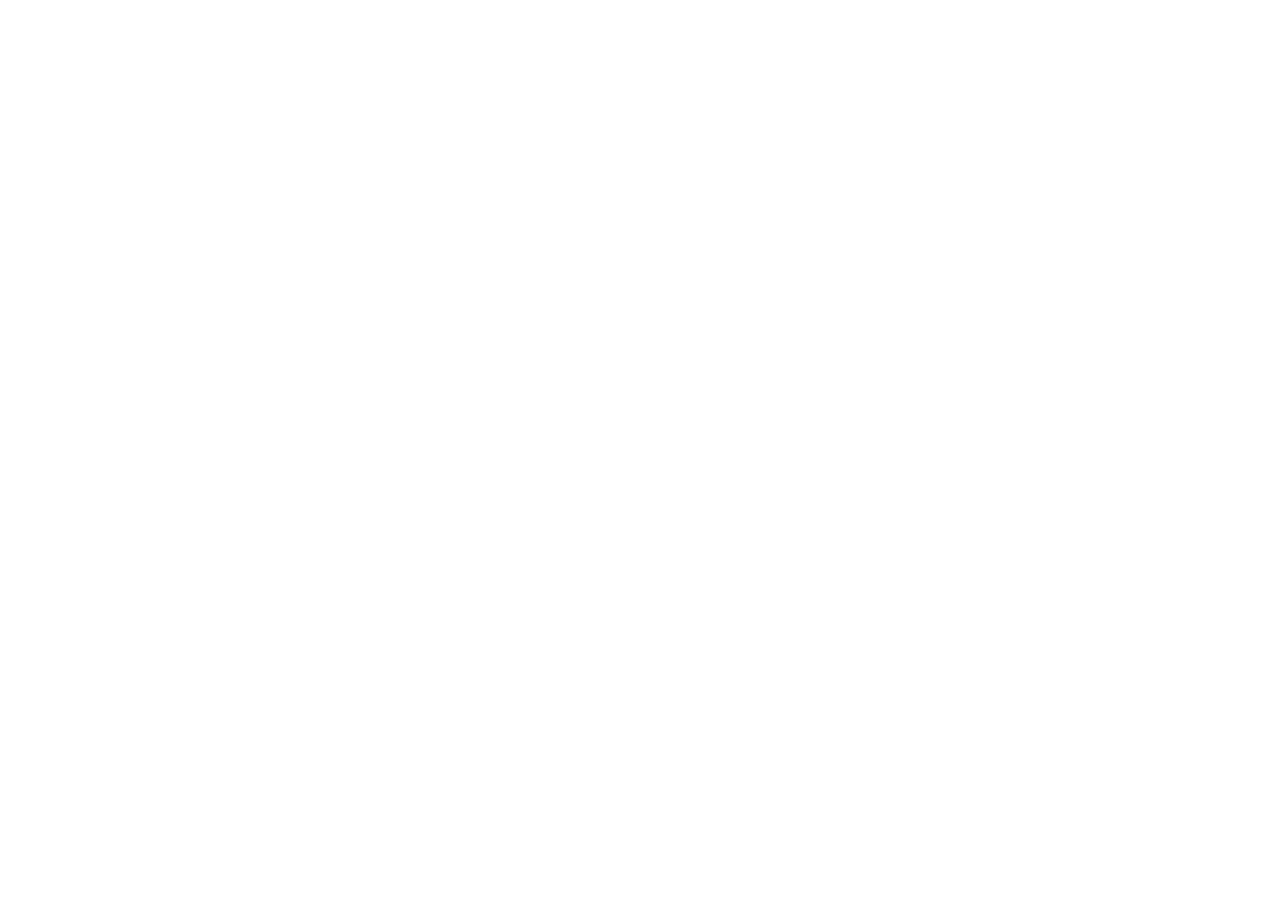
==== index.html @ 597c5b23 "新增 aaaaaaaa" ====
<!DOCTYPE html><html lang=zh-CN><head><meta charset=utf-8><meta http-equiv=X-UA-Compatible content="IE=edge"><title>宜章易就业</title><script>document.addEventListener('DOMContentLoaded', function() {
                document.documentElement.style.fontSize = document.documentElement.clientWidth / 20 + 'px'
            })
            var coverSupport = 'CSS' in window && typeof CSS.supports === 'function' && (CSS.supports('top: env(a)') || CSS.supports('top: constant(a)'))
            document.write('<meta name="viewport" content="width=device-width, user-scalable=no, initial-scale=1.0, maximum-scale=1.0, minimum-scale=1.0' + (coverSupport ? ', viewport-fit=cover' : '') + '" />')</script><link rel=stylesheet href=/fphc/demo/minipro/wx/static/index.css></head><body><noscript><strong>Please enable JavaScript to continue.</strong></noscript><div id=app></div><script src=/fphc/demo/minipro/wx/static/js/chunk-vendors.8c10f691.js></script><script src=/fphc/demo/minipro/wx/static/js/index.3984c9a5.js></script></body></html>
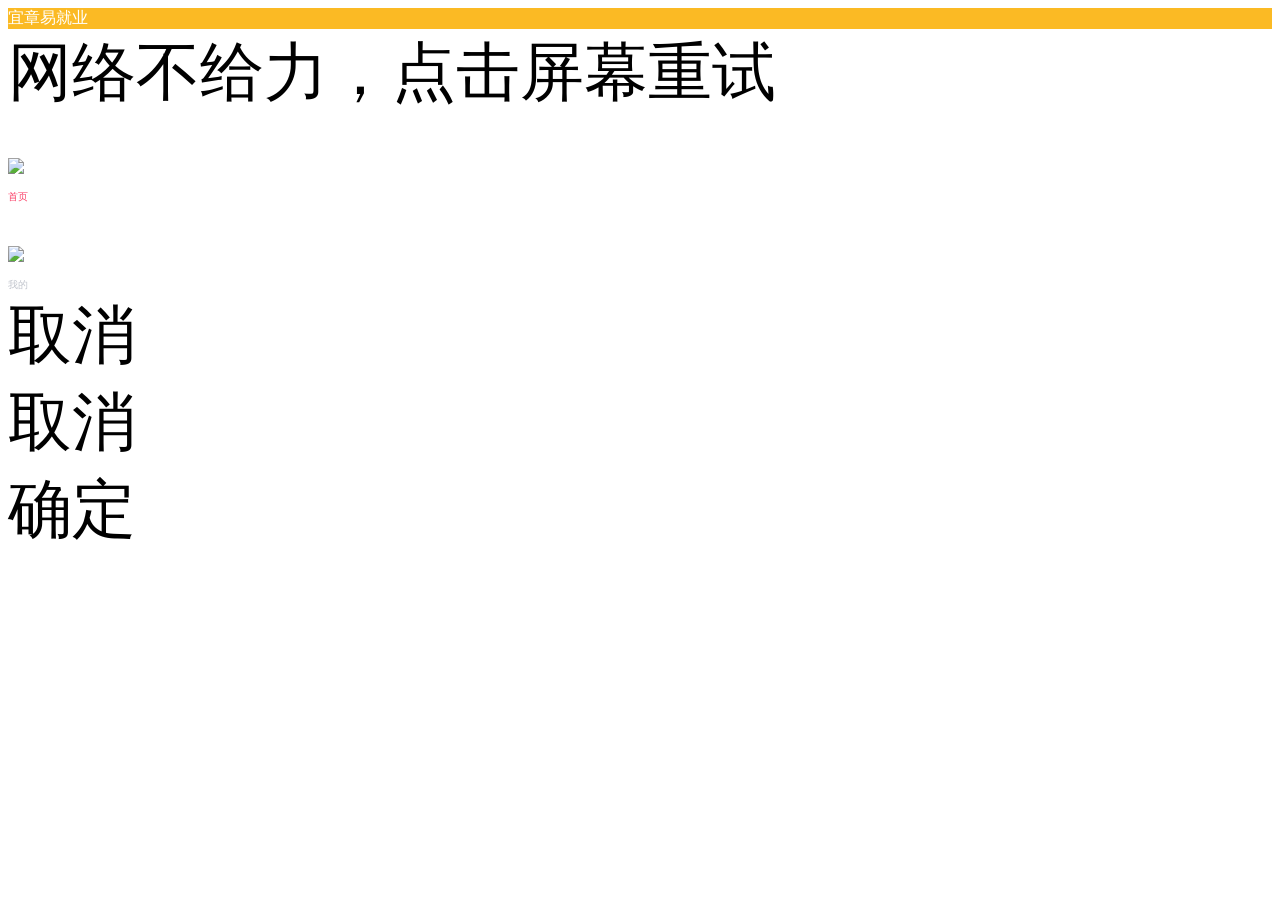
==== commit 5f376c0c: "修改地址 aaaaaaaaaaa" ====
--- a/index.html
+++ b/index.html
@@ -1,5 +1,22 @@
-<!DOCTYPE html><html lang=zh-CN><head><meta charset=utf-8><meta http-equiv=X-UA-Compatible content="IE=edge"><title>宜章易就业</title><script>document.addEventListener('DOMContentLoaded', function() {
+<!DOCTYPE html>
+<html lang=zh-CN>
+    <head>
+        <meta charset=utf-8>
+        <meta http-equiv=X-UA-Compatible content="IE=edge">
+        <title>宜章易就业</title>
+        <script>
+            document.addEventListener('DOMContentLoaded', function() {
                 document.documentElement.style.fontSize = document.documentElement.clientWidth / 20 + 'px'
             })
-            var coverSupport = 'CSS' in window && typeof CSS.supports === 'function' && (CSS.supports('top: env(a)') || CSS.supports('top: constant(a)'))
-            document.write('<meta name="viewport" content="width=device-width, user-scalable=no, initial-scale=1.0, maximum-scale=1.0, minimum-scale=1.0' + (coverSupport ? ', viewport-fit=cover' : '') + '" />')</script><link rel=stylesheet href=/fphc/demo/minipro/wx/static/index.css></head><body><noscript><strong>Please enable JavaScript to continue.</strong></noscript><div id=app></div><script src=/fphc/demo/minipro/wx/static/js/chunk-vendors.8c10f691.js></script><script src=/fphc/demo/minipro/wx/static/js/index.3984c9a5.js></script></body></html>+            var coverSupport = 'CSS' in window && typeof CSS.supports === 'function' && (CSS.supports('top: env(a)') ||
+                CSS.supports('top: constant(a)'))
+            document.write(
+                '<meta name="viewport" content="width=device-width, user-scalable=no, initial-scale=1.0, maximum-scale=1.0, minimum-scale=1.0' +
+                (coverSupport ? ', viewport-fit=cover' : '') + '" />')
+        </script>
+        <link rel=stylesheet href="static/index.css"> </head> <body><noscript><strong>Please enable
+                JavaScript to continue.</strong></noscript>
+        <div id=app></div>
+        <script src="static/js/chunk-vendors.8c10f691.js"> </script> 
+        <script src="static/js/index.3984c9a5.js">
+        </script> </body> </html>
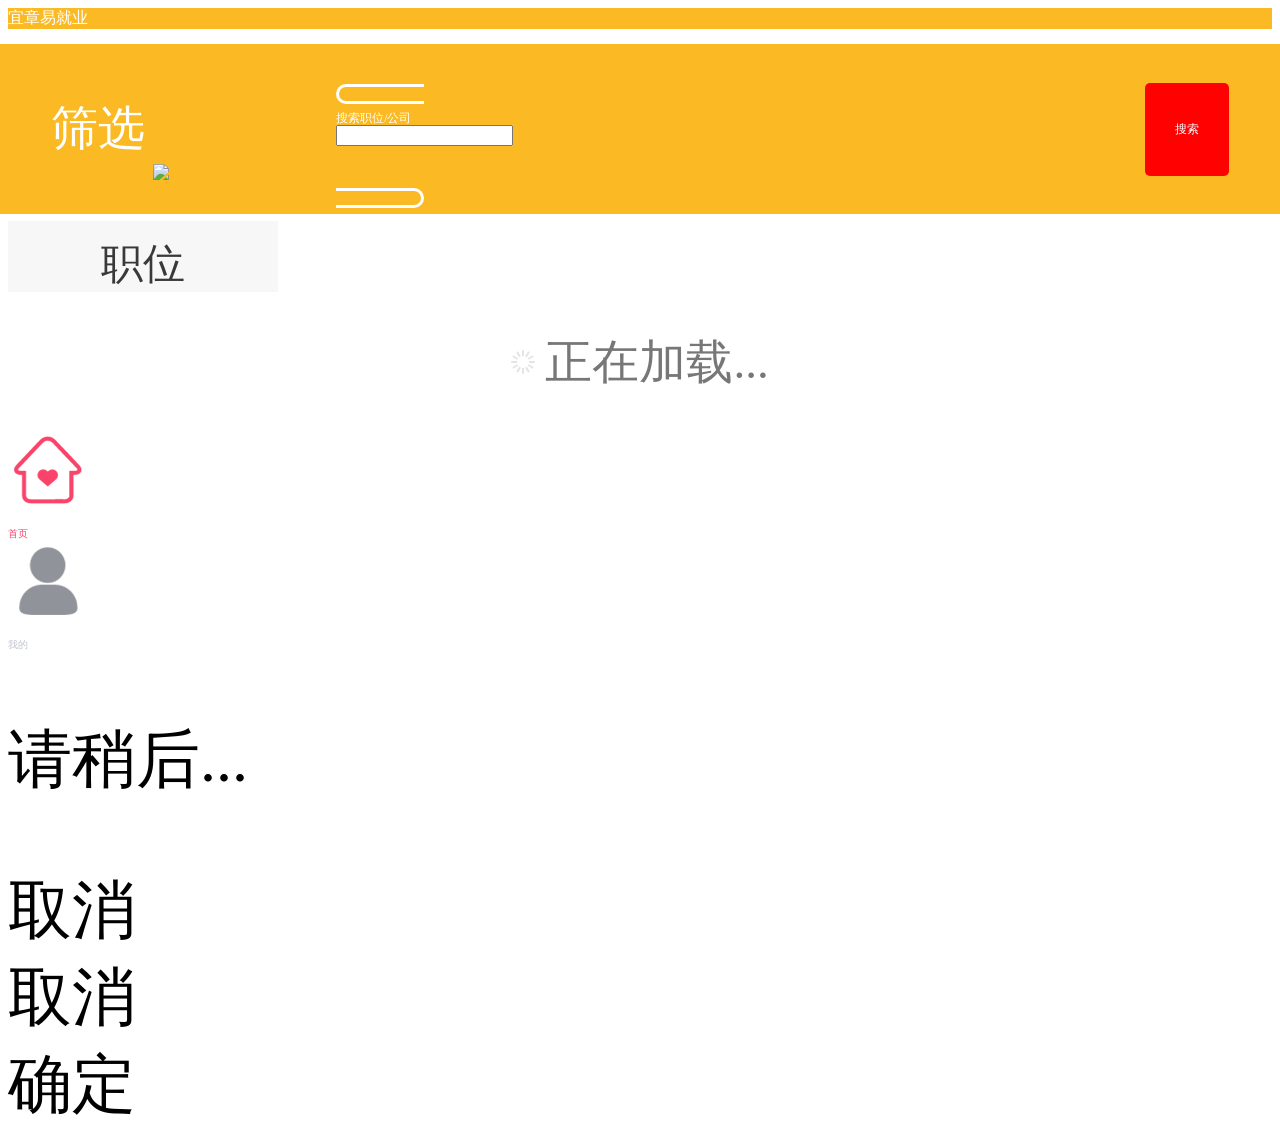
==== commit 9517ebde: "测试H5打电话 aaaaaaaaaaa" ====
--- a/index.html
+++ b/index.html
@@ -14,9 +14,8 @@
                 '<meta name="viewport" content="width=device-width, user-scalable=no, initial-scale=1.0, maximum-scale=1.0, minimum-scale=1.0' +
                 (coverSupport ? ', viewport-fit=cover' : '') + '" />')
         </script>
-        <link rel=stylesheet href="static/index.css"> </head> <body><noscript><strong>Please enable
-                JavaScript to continue.</strong></noscript>
+        <link rel=stylesheet href=/static/index.css> </head> <body><noscript><strong>Please enable JavaScript to
+                continue.</strong></noscript>
         <div id=app></div>
-        <script src="static/js/chunk-vendors.8c10f691.js"> </script> 
-        <script src="static/js/index.3984c9a5.js">
-        </script> </body> </html>
+        <script src=/static/js/chunk-vendors.8c10f691.js> </script> <script src=/static/js/index.1cb2f6aa.js> </script>
+            </body> </html>
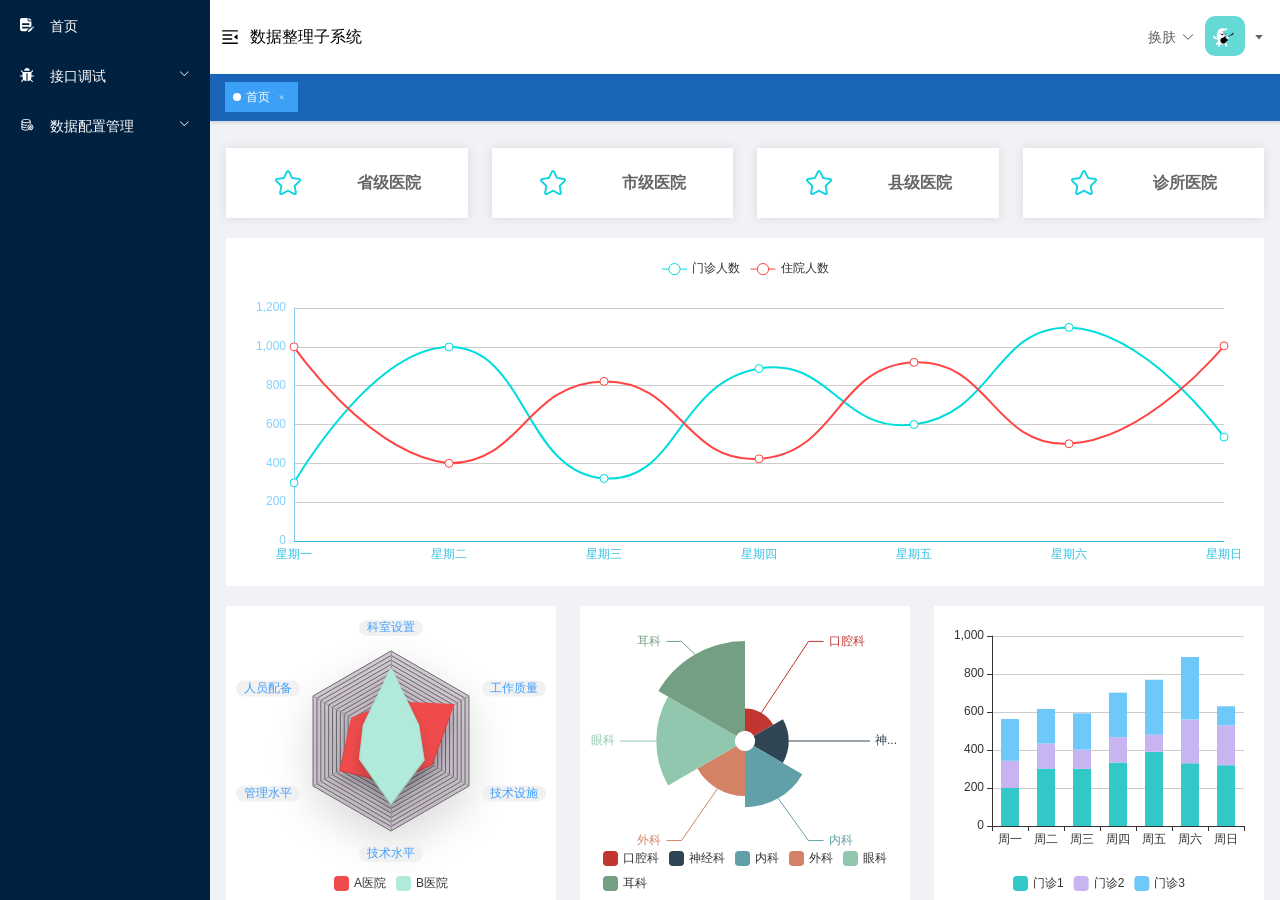
==== commit ea048632: "测试库提交 测试" ====
--- a/index.html
+++ b/index.html
@@ -1,21 +1,98 @@
-<!DOCTYPE html>
-<html lang=zh-CN>
-    <head>
-        <meta charset=utf-8>
-        <meta http-equiv=X-UA-Compatible content="IE=edge">
-        <title>宜章易就业</title>
-        <script>
-            document.addEventListener('DOMContentLoaded', function() {
-                document.documentElement.style.fontSize = document.documentElement.clientWidth / 20 + 'px'
-            })
-            var coverSupport = 'CSS' in window && typeof CSS.supports === 'function' && (CSS.supports('top: env(a)') ||
-                CSS.supports('top: constant(a)'))
-            document.write(
-                '<meta name="viewport" content="width=device-width, user-scalable=no, initial-scale=1.0, maximum-scale=1.0, minimum-scale=1.0' +
-                (coverSupport ? ', viewport-fit=cover' : '') + '" />')
-        </script>
-        <link rel=stylesheet href=/static/index.css> </head> <body><noscript><strong>Please enable JavaScript to
-                continue.</strong></noscript>
-        <div id=app></div>
-        <script src=/static/js/chunk-vendors.8c10f691.js> </script> <script src=/static/js/index.1cb2f6aa.js> </script>
-            </body> </html>
+<!DOCTYPE html><html><head><meta charset=utf-8><meta name=viewport content="width=device-width,initial-scale=1,minimum-scale=1,maximum-scale=1,user-scalable=no"><title>湖南省医保数据清洗整理平台</title><style type=text/css>.preloader {
+      position: fixed;
+      top: 0;
+      left: 0;
+      width: 100%;
+      height: 100%;
+      overflow: hidden;
+      background: #49a9ee;
+      z-index: 9999;
+      transition: opacity .65s
+    }
+
+    .preloader-hidden-add {
+      opacity: 1;
+      display: block
+    }
+
+    .preloader-hidden-add-active {
+      opacity: 0
+    }
+
+    .preloader-hidden {
+      display: none
+    }
+
+    .cs-loader {
+      position: absolute;
+      top: 0;
+      left: 0;
+      height: 100%;
+      width: 100%
+    }
+
+    .cs-loader-inner {
+      transform: translateY(-50%);
+      top: 50%;
+      position: absolute;
+      width: 100%;
+      color: #fff;
+      text-align: center
+    }
+
+    .cs-loader-inner label {
+      font-size: 35px;
+      opacity: 0;
+      display: inline-block
+    }
+
+    @keyframes lol {
+      0% {
+        opacity: 0;
+        transform: translateX(-300px)
+      }
+
+      33% {
+        opacity: 1;
+        transform: translateX(0)
+      }
+
+      66% {
+        opacity: 1;
+        transform: translateX(0)
+      }
+
+      100% {
+        opacity: 0;
+        transform: translateX(300px)
+      }
+    }
+
+    .cs-loader-inner label:nth-child(6) {
+      animation: lol 3s infinite ease-in-out
+    }
+
+    .cs-loader-inner label:nth-child(5) {
+      animation: lol 3s .1s infinite ease-in-out
+    }
+
+    .cs-loader-inner label:nth-child(4) {
+      animation: lol 3s .2s infinite ease-in-out
+    }
+
+    .cs-loader-inner label:nth-child(3) {
+      animation: lol 3s .3s infinite ease-in-out
+    }
+
+    .cs-loader-inner label:nth-child(2) {
+      animation: lol 3s .4s infinite ease-in-out
+    }
+
+    .cs-loader-inner label:nth-child(1) {
+      animation: lol 3s .5s infinite ease-in-out
+    }</style><link rel="shortcut icon" href=./favicon.ico><link href=./static/css/chunk-elementUI.dd674d22.css rel=stylesheet><link href=./static/css/chunk-libs.9143eae9.css rel=stylesheet><link href=./static/css/app.25d20bba.css rel=stylesheet></head><body><div class=preloader><div class=cs-loader><div class=cs-loader-inner><label>●</label> <label>●</label> <label>●</label> <label>●</label> <label>●</label> <label>●</label></div></div></div><div id=app></div><script>!function(e){function n(n){for(var r,c,a=n[0],f=n[1],i=n[2],l=0,h=[];l<a.length;l++)c=a[l],u[c]&&h.push(u[c][0]),u[c]=0;for(r in f)Object.prototype.hasOwnProperty.call(f,r)&&(e[r]=f[r]);for(s&&s(n);h.length;)h.shift()();return o.push.apply(o,i||[]),t()}function t(){for(var e,n=0;n<o.length;n++){for(var t=o[n],r=!0,c=1;c<t.length;c++){var f=t[c];0!==u[f]&&(r=!1)}r&&(o.splice(n--,1),e=a(a.s=t[0]))}return e}var r={},c={runtime:0},u={runtime:0},o=[];function a(n){if(r[n])return r[n].exports;var t=r[n]={i:n,l:!1,exports:{}};return e[n].call(t.exports,t,t.exports,a),t.l=!0,t.exports}a.e=function(e){var n=[];c[e]?n.push(c[e]):0!==c[e]&&{"chunk-1c36":1,"chunk-2731":1,"chunk-24f5":1,"chunk-38d1":1,"chunk-5b3c":1,"chunk-7a91":1,"chunk-c25a":1,"chunk-fdcf":1}[e]&&n.push(c[e]=new Promise(function(n,t){for(var r="static/css/"+({}[e]||e)+"."+{"chunk-1c36":"c9974120","chunk-2731":"4cc5f3f4","chunk-3030":"31d6cfe0","chunk-24f5":"476a49d2","chunk-38d1":"a19f03ca","chunk-5b3c":"27ecf3b6","chunk-7a91":"b1942957","chunk-c25a":"fc4effe9","chunk-fdcf":"21f94843",nARy:"31d6cfe0"}[e]+".css",c=a.p+r,u=document.getElementsByTagName("link"),o=0;o<u.length;o++){var f=(l=u[o]).getAttribute("data-href")||l.getAttribute("href");if("stylesheet"===l.rel&&(f===r||f===c))return n()}var i=document.getElementsByTagName("style");for(o=0;o<i.length;o++){var l;if((f=(l=i[o]).getAttribute("data-href"))===r||f===c)return n()}var s=document.createElement("link");s.rel="stylesheet",s.type="text/css",s.onload=n,s.onerror=function(n){var r=n&&n.target&&n.target.src||c,u=new Error("Loading CSS chunk "+e+" failed.\n("+r+")");u.request=r,t(u)},s.href=c,document.getElementsByTagName("head")[0].appendChild(s)}).then(function(){c[e]=0}));var t=u[e];if(0!==t)if(t)n.push(t[2]);else{var r=new Promise(function(n,r){t=u[e]=[n,r]});n.push(t[2]=r);var o,f=document.getElementsByTagName("head")[0],i=document.createElement("script");i.charset="utf-8",i.timeout=120,a.nc&&i.setAttribute("nonce",a.nc),i.src=function(e){return a.p+"static/js/"+({}[e]||e)+"."+{"chunk-1c36":"e2a55dff","chunk-2731":"cf58ff44","chunk-3030":"a6010ba2","chunk-24f5":"d0517b89","chunk-38d1":"4a59b472","chunk-5b3c":"045031a4","chunk-7a91":"c11ef35b","chunk-c25a":"4f6c284d","chunk-fdcf":"e1440a56",nARy:"55083446"}[e]+".js"}(e),o=function(n){i.onerror=i.onload=null,clearTimeout(l);var t=u[e];if(0!==t){if(t){var r=n&&("load"===n.type?"missing":n.type),c=n&&n.target&&n.target.src,o=new Error("Loading chunk "+e+" failed.\n("+r+": "+c+")");o.type=r,o.request=c,t[1](o)}u[e]=void 0}};var l=setTimeout(function(){o({type:"timeout",target:i})},12e4);i.onerror=i.onload=o,f.appendChild(i)}return Promise.all(n)},a.m=e,a.c=r,a.d=function(e,n,t){a.o(e,n)||Object.defineProperty(e,n,{enumerable:!0,get:t})},a.r=function(e){"undefined"!=typeof Symbol&&Symbol.toStringTag&&Object.defineProperty(e,Symbol.toStringTag,{value:"Module"}),Object.defineProperty(e,"__esModule",{value:!0})},a.t=function(e,n){if(1&n&&(e=a(e)),8&n)return e;if(4&n&&"object"==typeof e&&e&&e.__esModule)return e;var t=Object.create(null);if(a.r(t),Object.defineProperty(t,"default",{enumerable:!0,value:e}),2&n&&"string"!=typeof e)for(var r in e)a.d(t,r,function(n){return e[n]}.bind(null,r));return t},a.n=function(e){var n=e&&e.__esModule?function(){return e.default}:function(){return e};return a.d(n,"a",n),n},a.o=function(e,n){return Object.prototype.hasOwnProperty.call(e,n)},a.p="./",a.oe=function(e){throw console.error(e),e};var f=window.webpackJsonp=window.webpackJsonp||[],i=f.push.bind(f);f.push=n,f=f.slice();for(var l=0;l<f.length;l++)n(f[l]);var s=i;t()}([]);</script><script src=./static/js/chunk-elementUI.d1a81c26.js></script><script src=./static/js/chunk-libs.7940c53e.js></script><script src=./static/js/app.333923ab.js></script></body><script>window.onload = function () {
+    var loading = document.getElementsByClassName('preloader')[0];
+    if (loading !== null) {
+      document.body.removeChild(loading);
+    }
+  }</script></html>
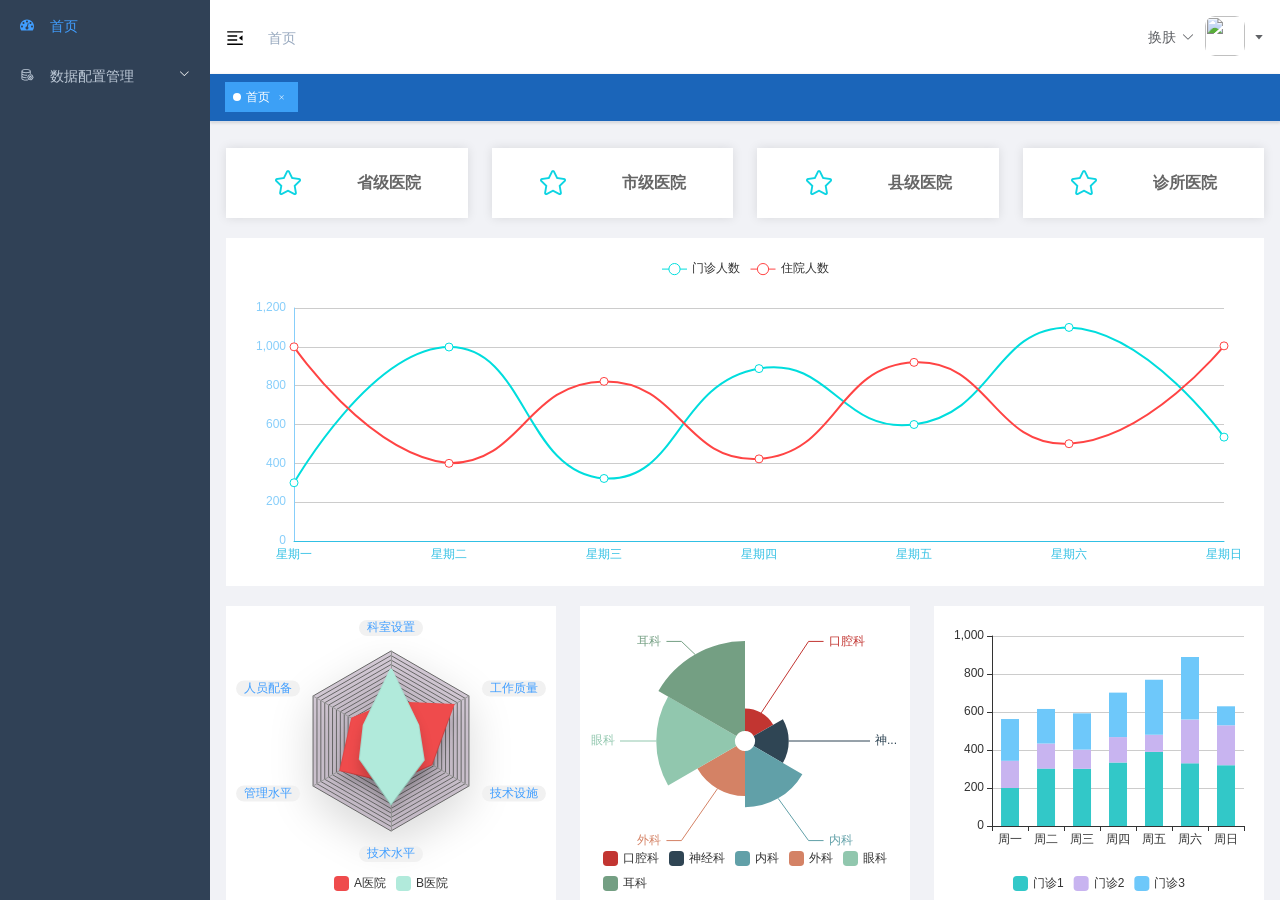
==== commit 137517a2: "更新1111 更新" ====
--- a/index.html
+++ b/index.html
@@ -1,98 +1 @@
-<!DOCTYPE html><html><head><meta charset=utf-8><meta name=viewport content="width=device-width,initial-scale=1,minimum-scale=1,maximum-scale=1,user-scalable=no"><title>湖南省医保数据清洗整理平台</title><style type=text/css>.preloader {
-      position: fixed;
-      top: 0;
-      left: 0;
-      width: 100%;
-      height: 100%;
-      overflow: hidden;
-      background: #49a9ee;
-      z-index: 9999;
-      transition: opacity .65s
-    }
-
-    .preloader-hidden-add {
-      opacity: 1;
-      display: block
-    }
-
-    .preloader-hidden-add-active {
-      opacity: 0
-    }
-
-    .preloader-hidden {
-      display: none
-    }
-
-    .cs-loader {
-      position: absolute;
-      top: 0;
-      left: 0;
-      height: 100%;
-      width: 100%
-    }
-
-    .cs-loader-inner {
-      transform: translateY(-50%);
-      top: 50%;
-      position: absolute;
-      width: 100%;
-      color: #fff;
-      text-align: center
-    }
-
-    .cs-loader-inner label {
-      font-size: 35px;
-      opacity: 0;
-      display: inline-block
-    }
-
-    @keyframes lol {
-      0% {
-        opacity: 0;
-        transform: translateX(-300px)
-      }
-
-      33% {
-        opacity: 1;
-        transform: translateX(0)
-      }
-
-      66% {
-        opacity: 1;
-        transform: translateX(0)
-      }
-
-      100% {
-        opacity: 0;
-        transform: translateX(300px)
-      }
-    }
-
-    .cs-loader-inner label:nth-child(6) {
-      animation: lol 3s infinite ease-in-out
-    }
-
-    .cs-loader-inner label:nth-child(5) {
-      animation: lol 3s .1s infinite ease-in-out
-    }
-
-    .cs-loader-inner label:nth-child(4) {
-      animation: lol 3s .2s infinite ease-in-out
-    }
-
-    .cs-loader-inner label:nth-child(3) {
-      animation: lol 3s .3s infinite ease-in-out
-    }
-
-    .cs-loader-inner label:nth-child(2) {
-      animation: lol 3s .4s infinite ease-in-out
-    }
-
-    .cs-loader-inner label:nth-child(1) {
-      animation: lol 3s .5s infinite ease-in-out
-    }</style><link rel="shortcut icon" href=./favicon.ico><link href=./static/css/chunk-elementUI.dd674d22.css rel=stylesheet><link href=./static/css/chunk-libs.9143eae9.css rel=stylesheet><link href=./static/css/app.25d20bba.css rel=stylesheet></head><body><div class=preloader><div class=cs-loader><div class=cs-loader-inner><label>●</label> <label>●</label> <label>●</label> <label>●</label> <label>●</label> <label>●</label></div></div></div><div id=app></div><script>!function(e){function n(n){for(var r,c,a=n[0],f=n[1],i=n[2],l=0,h=[];l<a.length;l++)c=a[l],u[c]&&h.push(u[c][0]),u[c]=0;for(r in f)Object.prototype.hasOwnProperty.call(f,r)&&(e[r]=f[r]);for(s&&s(n);h.length;)h.shift()();return o.push.apply(o,i||[]),t()}function t(){for(var e,n=0;n<o.length;n++){for(var t=o[n],r=!0,c=1;c<t.length;c++){var f=t[c];0!==u[f]&&(r=!1)}r&&(o.splice(n--,1),e=a(a.s=t[0]))}return e}var r={},c={runtime:0},u={runtime:0},o=[];function a(n){if(r[n])return r[n].exports;var t=r[n]={i:n,l:!1,exports:{}};return e[n].call(t.exports,t,t.exports,a),t.l=!0,t.exports}a.e=function(e){var n=[];c[e]?n.push(c[e]):0!==c[e]&&{"chunk-1c36":1,"chunk-2731":1,"chunk-24f5":1,"chunk-38d1":1,"chunk-5b3c":1,"chunk-7a91":1,"chunk-c25a":1,"chunk-fdcf":1}[e]&&n.push(c[e]=new Promise(function(n,t){for(var r="static/css/"+({}[e]||e)+"."+{"chunk-1c36":"c9974120","chunk-2731":"4cc5f3f4","chunk-3030":"31d6cfe0","chunk-24f5":"476a49d2","chunk-38d1":"a19f03ca","chunk-5b3c":"27ecf3b6","chunk-7a91":"b1942957","chunk-c25a":"fc4effe9","chunk-fdcf":"21f94843",nARy:"31d6cfe0"}[e]+".css",c=a.p+r,u=document.getElementsByTagName("link"),o=0;o<u.length;o++){var f=(l=u[o]).getAttribute("data-href")||l.getAttribute("href");if("stylesheet"===l.rel&&(f===r||f===c))return n()}var i=document.getElementsByTagName("style");for(o=0;o<i.length;o++){var l;if((f=(l=i[o]).getAttribute("data-href"))===r||f===c)return n()}var s=document.createElement("link");s.rel="stylesheet",s.type="text/css",s.onload=n,s.onerror=function(n){var r=n&&n.target&&n.target.src||c,u=new Error("Loading CSS chunk "+e+" failed.\n("+r+")");u.request=r,t(u)},s.href=c,document.getElementsByTagName("head")[0].appendChild(s)}).then(function(){c[e]=0}));var t=u[e];if(0!==t)if(t)n.push(t[2]);else{var r=new Promise(function(n,r){t=u[e]=[n,r]});n.push(t[2]=r);var o,f=document.getElementsByTagName("head")[0],i=document.createElement("script");i.charset="utf-8",i.timeout=120,a.nc&&i.setAttribute("nonce",a.nc),i.src=function(e){return a.p+"static/js/"+({}[e]||e)+"."+{"chunk-1c36":"e2a55dff","chunk-2731":"cf58ff44","chunk-3030":"a6010ba2","chunk-24f5":"d0517b89","chunk-38d1":"4a59b472","chunk-5b3c":"045031a4","chunk-7a91":"c11ef35b","chunk-c25a":"4f6c284d","chunk-fdcf":"e1440a56",nARy:"55083446"}[e]+".js"}(e),o=function(n){i.onerror=i.onload=null,clearTimeout(l);var t=u[e];if(0!==t){if(t){var r=n&&("load"===n.type?"missing":n.type),c=n&&n.target&&n.target.src,o=new Error("Loading chunk "+e+" failed.\n("+r+": "+c+")");o.type=r,o.request=c,t[1](o)}u[e]=void 0}};var l=setTimeout(function(){o({type:"timeout",target:i})},12e4);i.onerror=i.onload=o,f.appendChild(i)}return Promise.all(n)},a.m=e,a.c=r,a.d=function(e,n,t){a.o(e,n)||Object.defineProperty(e,n,{enumerable:!0,get:t})},a.r=function(e){"undefined"!=typeof Symbol&&Symbol.toStringTag&&Object.defineProperty(e,Symbol.toStringTag,{value:"Module"}),Object.defineProperty(e,"__esModule",{value:!0})},a.t=function(e,n){if(1&n&&(e=a(e)),8&n)return e;if(4&n&&"object"==typeof e&&e&&e.__esModule)return e;var t=Object.create(null);if(a.r(t),Object.defineProperty(t,"default",{enumerable:!0,value:e}),2&n&&"string"!=typeof e)for(var r in e)a.d(t,r,function(n){return e[n]}.bind(null,r));return t},a.n=function(e){var n=e&&e.__esModule?function(){return e.default}:function(){return e};return a.d(n,"a",n),n},a.o=function(e,n){return Object.prototype.hasOwnProperty.call(e,n)},a.p="./",a.oe=function(e){throw console.error(e),e};var f=window.webpackJsonp=window.webpackJsonp||[],i=f.push.bind(f);f.push=n,f=f.slice();for(var l=0;l<f.length;l++)n(f[l]);var s=i;t()}([]);</script><script src=./static/js/chunk-elementUI.d1a81c26.js></script><script src=./static/js/chunk-libs.7940c53e.js></script><script src=./static/js/app.333923ab.js></script></body><script>window.onload = function () {
-    var loading = document.getElementsByClassName('preloader')[0];
-    if (loading !== null) {
-      document.body.removeChild(loading);
-    }
-  }</script></html>+<!DOCTYPE html><html><head><meta charset=utf-8><meta http-equiv=X-UA-Compatible content="IE=edge,chrome=1"><meta name=viewport content="width=device-width,initial-scale=1,maximum-scale=1,user-scalable=no"><link rel=icon href=favicon.ico><title>湖南省医保数据清洗整理平台</title><link href=static/css/chunk-elementUI.ded27da0.css rel=stylesheet><link href=static/css/chunk-libs.3dfb7769.css rel=stylesheet><link href=static/css/app.c34709e1.css rel=stylesheet></head><body><noscript><strong>We're sorry but 湖南省医保数据清洗整理平台 doesn't work properly without JavaScript enabled. Please enable it to continue.</strong></noscript><div id=app></div><script src=static/js/chunk-elementUI.a0dacff2.js></script><script src=static/js/chunk-libs.d4767637.js></script><script>(function(e){function t(t){for(var r,a,c=t[0],f=t[1],i=t[2],l=0,d=[];l<c.length;l++)a=c[l],o[a]&&d.push(o[a][0]),o[a]=0;for(r in f)Object.prototype.hasOwnProperty.call(f,r)&&(e[r]=f[r]);s&&s(t);while(d.length)d.shift()();return u.push.apply(u,i||[]),n()}function n(){for(var e,t=0;t<u.length;t++){for(var n=u[t],r=!0,a=1;a<n.length;a++){var c=n[a];0!==o[c]&&(r=!1)}r&&(u.splice(t--,1),e=f(f.s=n[0]))}return e}var r={},a={runtime:0},o={runtime:0},u=[];function c(e){return f.p+"static/js/"+({}[e]||e)+"."+{"chunk-04a2d7de":"99f654d8","chunk-18e19f8a":"36008403","chunk-28a51fb5":"e1feb3eb","chunk-1f3e57d0":"bfb981a0","chunk-424b8025":"60506533","chunk-507f3cda":"fcab81aa","chunk-7fb98696":"a1b962a5","chunk-c9c77a48":"ea216693"}[e]+".js"}function f(t){if(r[t])return r[t].exports;var n=r[t]={i:t,l:!1,exports:{}};return e[t].call(n.exports,n,n.exports,f),n.l=!0,n.exports}f.e=function(e){var t=[],n={"chunk-18e19f8a":1,"chunk-1f3e57d0":1,"chunk-424b8025":1,"chunk-507f3cda":1,"chunk-7fb98696":1,"chunk-c9c77a48":1};a[e]?t.push(a[e]):0!==a[e]&&n[e]&&t.push(a[e]=new Promise((function(t,n){for(var r="static/css/"+({}[e]||e)+"."+{"chunk-04a2d7de":"31d6cfe0","chunk-18e19f8a":"3a832f11","chunk-28a51fb5":"31d6cfe0","chunk-1f3e57d0":"0799d809","chunk-424b8025":"418851f3","chunk-507f3cda":"99a3dccb","chunk-7fb98696":"39da9876","chunk-c9c77a48":"a37cd815"}[e]+".css",o=f.p+r,u=document.getElementsByTagName("link"),c=0;c<u.length;c++){var i=u[c],l=i.getAttribute("data-href")||i.getAttribute("href");if("stylesheet"===i.rel&&(l===r||l===o))return t()}var d=document.getElementsByTagName("style");for(c=0;c<d.length;c++){i=d[c],l=i.getAttribute("data-href");if(l===r||l===o)return t()}var s=document.createElement("link");s.rel="stylesheet",s.type="text/css",s.onload=t,s.onerror=function(t){var r=t&&t.target&&t.target.src||o,u=new Error("Loading CSS chunk "+e+" failed.\n("+r+")");u.code="CSS_CHUNK_LOAD_FAILED",u.request=r,delete a[e],s.parentNode.removeChild(s),n(u)},s.href=o;var h=document.getElementsByTagName("head")[0];h.appendChild(s)})).then((function(){a[e]=0})));var r=o[e];if(0!==r)if(r)t.push(r[2]);else{var u=new Promise((function(t,n){r=o[e]=[t,n]}));t.push(r[2]=u);var i,l=document.createElement("script");l.charset="utf-8",l.timeout=120,f.nc&&l.setAttribute("nonce",f.nc),l.src=c(e),i=function(t){l.onerror=l.onload=null,clearTimeout(d);var n=o[e];if(0!==n){if(n){var r=t&&("load"===t.type?"missing":t.type),a=t&&t.target&&t.target.src,u=new Error("Loading chunk "+e+" failed.\n("+r+": "+a+")");u.type=r,u.request=a,n[1](u)}o[e]=void 0}};var d=setTimeout((function(){i({type:"timeout",target:l})}),12e4);l.onerror=l.onload=i,document.head.appendChild(l)}return Promise.all(t)},f.m=e,f.c=r,f.d=function(e,t,n){f.o(e,t)||Object.defineProperty(e,t,{enumerable:!0,get:n})},f.r=function(e){"undefined"!==typeof Symbol&&Symbol.toStringTag&&Object.defineProperty(e,Symbol.toStringTag,{value:"Module"}),Object.defineProperty(e,"__esModule",{value:!0})},f.t=function(e,t){if(1&t&&(e=f(e)),8&t)return e;if(4&t&&"object"===typeof e&&e&&e.__esModule)return e;var n=Object.create(null);if(f.r(n),Object.defineProperty(n,"default",{enumerable:!0,value:e}),2&t&&"string"!=typeof e)for(var r in e)f.d(n,r,function(t){return e[t]}.bind(null,r));return n},f.n=function(e){var t=e&&e.__esModule?function(){return e["default"]}:function(){return e};return f.d(t,"a",t),t},f.o=function(e,t){return Object.prototype.hasOwnProperty.call(e,t)},f.p="",f.oe=function(e){throw console.error(e),e};var i=window["webpackJsonp"]=window["webpackJsonp"]||[],l=i.push.bind(i);i.push=t,i=i.slice();for(var d=0;d<i.length;d++)t(i[d]);var s=l;n()})([]);</script><script src=static/js/app.e4a8529f.js></script></body></html>
